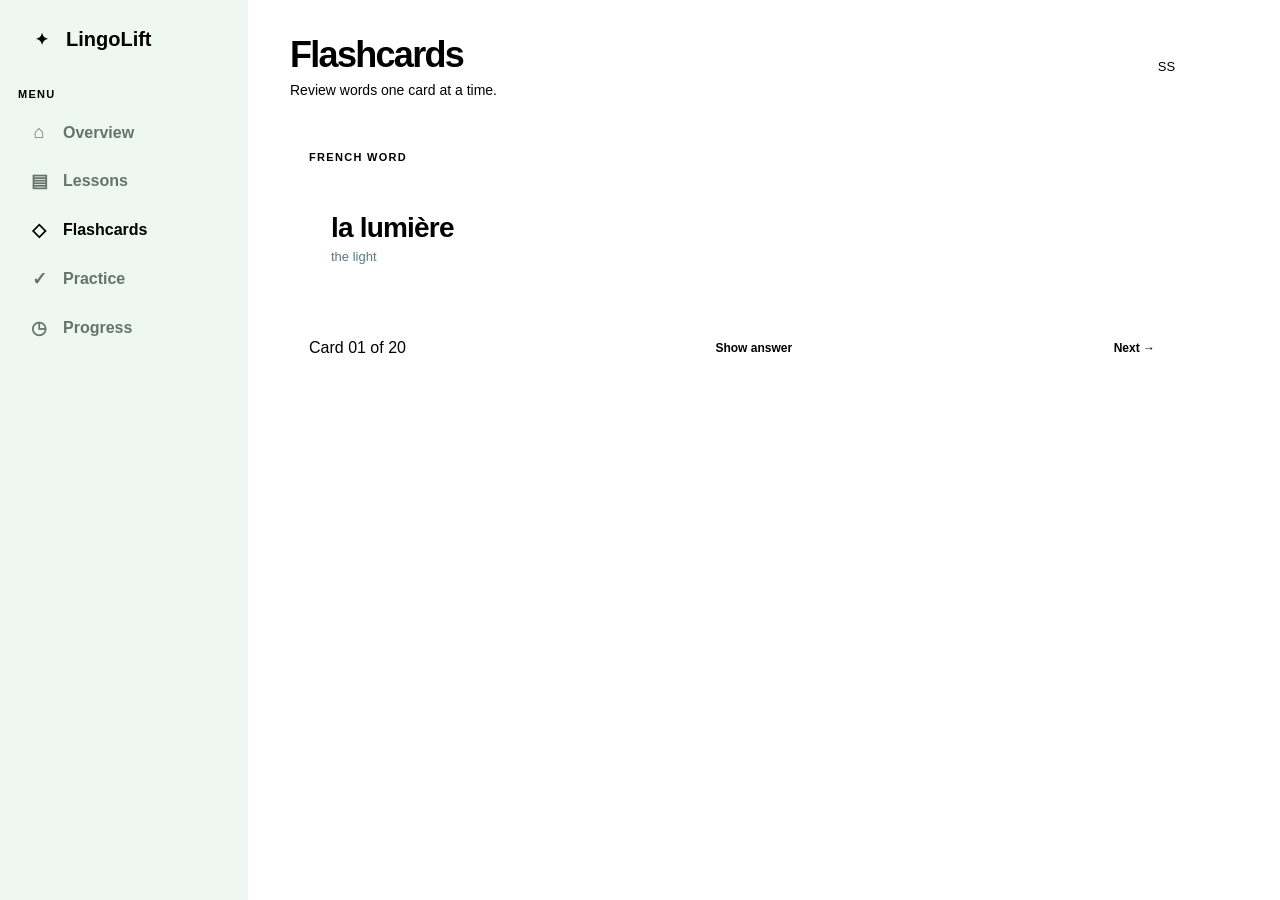
==== flashcards.html @ e4df99ee "Add files via upload" ====
<!DOCTYPE html>
<html lang="en">
<head>
	<meta charset="UTF-8">
	<meta name="viewport" content="width=device-width, initial-scale=1.0">
	<title>LingoLift - Flashcards</title>
	<link rel="stylesheet" href="final_project.css">
</head>
<body>
	<div class="app-shell">
		<aside class="sidebar">
			<div class="brand"><span class="brand-mark">✦</span> LingoLift</div>
			<p class="eyebrow">Menu</p>
			<nav class="nav" aria-label="Main navigation">
				<a href="final_project.html"><span class="nav-icon">⌂</span><span>Overview</span></a>
				<a href="lessons.html"><span class="nav-icon">▤</span><span>Lessons</span></a>
				<a class="active" href="flashcards.html"><span class="nav-icon">◇</span><span>Flashcards</span></a>
				<a href="practice.html"><span class="nav-icon">✓</span><span>Practice</span></a>
				<a href="progress.html"><span class="nav-icon">◷</span><span>Progress</span></a>
			</nav>
		</aside>
		<main class="main simple-page">
			<header class="topbar"><div class="greeting"><h1>Flashcards</h1><p>Review words one card at a time.</p></div><div class="avatar">SS</div></header>
			<article class="panel wide-panel">
				<p class="eyebrow">French word</p>
				<div class="flashcard"><h3 id="word">la lumière</h3><p id="translation">the light</p></div>
				<div class="flash-actions"><span id="card-count" class="card-number">Card 01 of 20</span><button data-action="flip">Show answer</button><button data-action="next-card">Next →</button></div>
			</article>
		</main>
	</div>
	<div class="toast" role="status" aria-live="polite"></div>
	<script src="final_project.js"></script>
</body>
</html>
---- final_project.css ----
* { box-sizing: border-box; }
body {
	margin: 0;
	color: var(--ink);
	background: var(--cream);
	font-family: Arial, sans-serif;
}
button { font: inherit; cursor: pointer; }
.app-shell { display: flex; min-height: 100vh; }
.sidebar {
	width: 248px;
	flex: 0 0 248px;
	padding: 24px 18px;
	background: #eef7f1;
	border-right: 1px solid var(--line);
	display: flex;
	flex-direction: column;
}
.brand { display: flex; align-items: center; gap: 10px; margin: 0 8px 34px; font-weight: 800; font-size: 20px; }
.brand-mark { display: grid; place-items: center; width: 30px; height: 30px; border-radius: 7px; background: var(--coral); color: var(--white); font-size: 16px; }
.eyebrow { margin: 0 0 12px; color: var(--muted); font-size: 11px; font-weight: 800; letter-spacing: 1.3px; text-transform: uppercase; }
.nav { display: grid; gap: 7px; }
.nav a { display: flex; align-items: center; gap: 14px; width: 100%; padding: 10px 11px; border-radius: 6px; color: #65756e; text-decoration: none; font-weight: 700; }
.nav a:hover, .nav a.active { background: var(--white); color: var(--ink); }
.nav-icon { width: 20px; color: var(--mint-strong); text-align: center; font-size: 18px; }
.sidebar-bottom { margin-top: auto; padding: 15px; border: 1px solid #d2e8dc; border-radius: 8px; background: #dff3e9; }
.sidebar-bottom p { margin: 0 0 13px; font-size: 13px; line-height: 1.5; }
.sidebar-bottom strong { display: block; margin-bottom: 5px; }
.tiny-progress, .progress-bar { overflow: hidden; height: 7px; border-radius: 20px; background: rgba(255,255,255,.75); }
.tiny-progress span { display: block; width: 68%; height: 100%; border-radius: inherit; background: var(--mint-strong); }
.main { flex: 1; padding: 34px 42px 46px; overflow: hidden; }
.topbar { display: flex; align-items: center; justify-content: space-between; margin-bottom: 34px; }
.greeting h1 { margin: 0 0 6px; font-size: clamp(26px, 3vw, 36px); letter-spacing: -1.7px; }
.greeting p { margin: 0; color: var(--muted); font-size: 14px; }
.profile-actions { display: flex; align-items: center; gap: 22px; }
.icon-button { border: 0; background: transparent; color: var(--muted); font-size: 21px; }
.user { display: flex; align-items: center; gap: 10px; font-weight: 800; font-size: 13px; }
.avatar { display: grid; place-items: center; width: 39px; height: 39px; border-radius: 50%; background: var(--yellow); font-size: 13px; }
.hero-grid { display: grid; grid-template-columns: minmax(0, 1.35fr) minmax(280px, .75fr); gap: 22px; }
.hero-card { min-height: 210px; padding: 25px 28px; border: 1px solid #c9dfd3; border-radius: 8px; background: #e5f2ea; color: var(--ink); }
.hero-card .eyebrow { color: #4c8d70; }
.hero-card h2 { max-width: 390px; margin: 0 0 13px; font-size: 25px; line-height: 1.15; }
.hero-card p { max-width: 370px; margin: 0 0 23px; color: #4f655b; font-size: 13px; line-height: 1.55; }
.primary-button { padding: 10px 16px; border: 0; border-radius: 6px; background: var(--coral); color: var(--white); font-size: 13px; font-weight: 800; }
.primary-button:hover { background: #e96f5c; }
.streak-card { padding: 24px; border: 1px solid #eadcae; border-radius: 8px; background: #fff7da; }
.streak-top { display: flex; align-items: flex-start; justify-content: space-between; }
.streak-card h2 { margin: 0; font-size: 31px; letter-spacing: -1.5px; }
.streak-card p { margin: 4px 0 21px; color: #8d8060; font-size: 13px; }
.flame { font-size: 33px; }
.days { display: flex; justify-content: space-between; gap: 5px; }
.day { display: grid; gap: 6px; justify-items: center; color: #94886b; font-size: 10px; }
.day span { display: grid; place-items: center; width: 24px; height: 24px; border-radius: 50%; background: #f2e8c5; color: #a49572; font-size: 11px; }
.day.done span { background: var(--coral); color: var(--white); }
.section-head { display: flex; align-items: center; justify-content: space-between; margin: 32px 0 14px; }
.section-head h2 { margin: 0; font-size: 18px; letter-spacing: -.4px; }
.text-button { border: 0; background: transparent; color: #3d9472; font-size: 12px; font-weight: 800; }
.lesson-grid { display: grid; grid-template-columns: repeat(3, 1fr); gap: 14px; }
.lesson-card { min-width: 0; padding: 17px; border: 1px solid var(--line); border-radius: 8px; background: var(--white); }
.lesson-card .lesson-symbol { display: grid; place-items: center; width: 36px; height: 36px; margin-bottom: 14px; border-radius: 6px; background: var(--mint); font-size: 18px; }
.lesson-card:nth-child(2) .lesson-symbol { background: #ffe3dc; }
.lesson-card:nth-child(3) .lesson-symbol { background: #e1eff7; }
.lesson-card h3 { margin: 0 0 7px; font-size: 15px; }
.lesson-card p { margin: 0 0 16px; color: var(--muted); font-size: 11px; }
.lesson-meta { display: flex; align-items: center; justify-content: space-between; color: var(--muted); font-size: 11px; }
.lesson-meta strong { color: #4b9c7b; }
.progress-bar { height: 5px; margin-top: 12px; background: #edf1ee; }
.progress-bar span { display: block; height: 100%; border-radius: inherit; background: var(--mint-strong); }
.bottom-grid { display: grid; grid-template-columns: minmax(0, 1.15fr) minmax(250px, .85fr); gap: 22px; }
.panel { padding: 19px; border: 1px solid var(--line); border-radius: 8px; background: var(--white); }
.panel-head { display: flex; align-items: center; justify-content: space-between; margin-bottom: 17px; }
.panel-head h2 { margin: 0; font-size: 16px; }
.flashcard { min-height: 145px; padding: 22px; border-radius: 6px; background: var(--blue); }
.flashcard small { color: #547d8e; font-size: 10px; font-weight: 800; letter-spacing: 1px; text-transform: uppercase; }
.flashcard h3 { margin: 15px 0 5px; font-size: 28px; letter-spacing: -.8px; }
.flashcard p { margin: 0; color: #587984; font-size: 13px; }
.flash-actions { display: flex; justify-content: space-between; align-items: center; margin-top: 13px; }
.flash-actions button { border: 1px solid var(--line); border-radius: 5px; background: var(--white); color: var(--ink); font-size: 12px; font-weight: 800; padding: 8px 12px; }
.quiz-item { display: flex; align-items: center; gap: 12px; padding: 12px 0; border-bottom: 1px solid #edf1ee; }
.quiz-item:last-child { border-bottom: 0; }
.quiz-badge { display: grid; place-items: center; width: 30px; height: 30px; border-radius: 9px; background: #ffe3dc; color: #d96e5d; font-size: 14px; }
.quiz-item p { flex: 1; margin: 0; font-size: 12px; font-weight: 800; }
.quiz-item span { color: var(--muted); font-size: 10px; }
.quiz-item button { padding: 7px 10px; border: 1px solid var(--line); border-radius: 7px; background: var(--white); color: #438d6d; font-size: 10px; font-weight: 800; }
.toast { position: fixed; right: 26px; bottom: 24px; padding: 13px 17px; border-radius: 10px; background: var(--ink); color: var(--white); font-size: 12px; box-shadow: var(--shadow); opacity: 0; transform: translateY(15px); pointer-events: none; transition: all .25s ease; }
.toast.show { opacity: 1; transform: translateY(0); }
.simple-page { max-width: 980px; }
.simple-page h2 { margin: 0 0 8px; font-size: 22px; }
.simple-page .intro { margin: 0 0 24px; color: var(--muted); font-size: 14px; }
.simple-grid { display: grid; grid-template-columns: repeat(2, minmax(0, 1fr)); gap: 16px; }
.simple-list { margin: 0; padding: 0; list-style: none; }
.simple-list li { display: flex; align-items: center; justify-content: space-between; gap: 16px; padding: 15px 0; border-bottom: 1px solid var(--line); }
.simple-list li:last-child { border-bottom: 0; }
.simple-list strong { display: block; margin-bottom: 4px; font-size: 14px; }
.simple-list span { color: var(--muted); font-size: 12px; }
.stat-row { display: flex; gap: 12px; margin-bottom: 18px; }
.stat { flex: 1; padding: 16px; border: 1px solid var(--line); border-radius: 8px; background: var(--white); }
.stat strong { display: block; margin-bottom: 5px; font-size: 24px; }
.stat span { color: var(--muted); font-size: 12px; }
.simple-page .panel { margin-bottom: 16px; }
@media (max-width: 650px) { .nav a { flex: 0 0 auto; width: auto; padding: 9px; } .simple-grid { grid-template-columns: 1fr; } .stat-row { flex-direction: column; } }
@media (max-width: 900px) { .sidebar { width: 190px; flex-basis: 190px; } .main { padding: 28px 25px; } .hero-grid, .bottom-grid { grid-template-columns: 1fr; } }
@media (max-width: 650px) { .app-shell { display: block; } .sidebar { width: 100%; padding: 17px 18px; border-right: 0; border-bottom: 1px solid var(--line); } .brand { margin: 0 0 15px; } .nav { display: flex; overflow-x: auto; gap: 4px; } .nav button { flex: 0 0 auto; padding: 9px; } .nav button span:last-child { display: none; } .sidebar-bottom { display: none; } .main { padding: 25px 17px 35px; } .topbar { align-items: flex-start; margin-bottom: 26px; } .profile-actions { gap: 10px; } .user span { display: none; } .lesson-grid { grid-template-columns: 1fr; } .hero-card { padding: 24px; } }
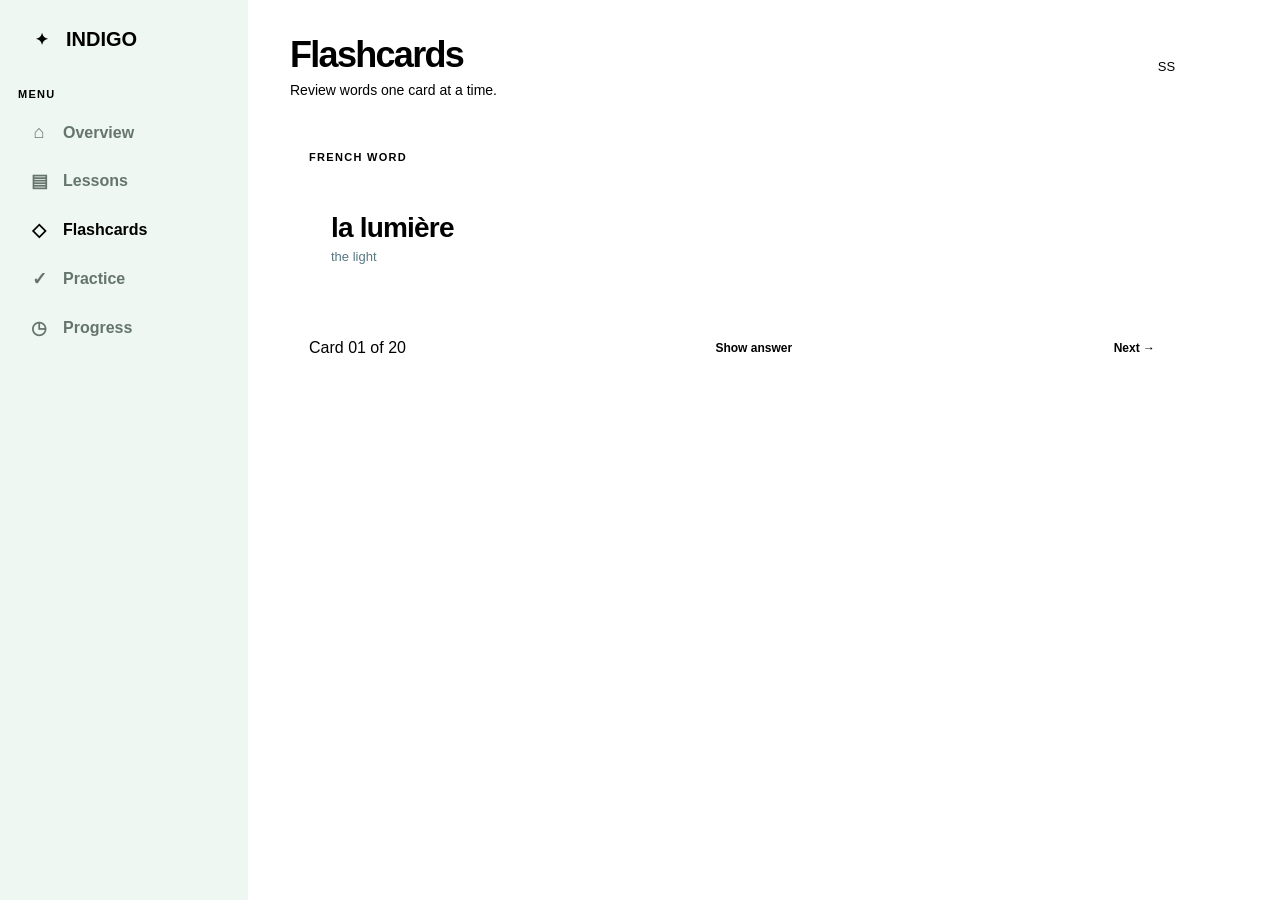
==== commit 38704de7: "Add files via upload" ====
--- a/flashcards.html
+++ b/flashcards.html
@@ -9,10 +9,10 @@
 <body>
 	<div class="app-shell">
 		<aside class="sidebar">
-			<div class="brand"><span class="brand-mark">✦</span> LingoLift</div>
+			<div class="brand"><span class="brand-mark">✦</span>INDIGO</div>
 			<p class="eyebrow">Menu</p>
 			<nav class="nav" aria-label="Main navigation">
-				<a href="final_project.html"><span class="nav-icon">⌂</span><span>Overview</span></a>
+				<a href="index.html"><span class="nav-icon">⌂</span><span>Overview</span></a>
 				<a href="lessons.html"><span class="nav-icon">▤</span><span>Lessons</span></a>
 				<a class="active" href="flashcards.html"><span class="nav-icon">◇</span><span>Flashcards</span></a>
 				<a href="practice.html"><span class="nav-icon">✓</span><span>Practice</span></a>
